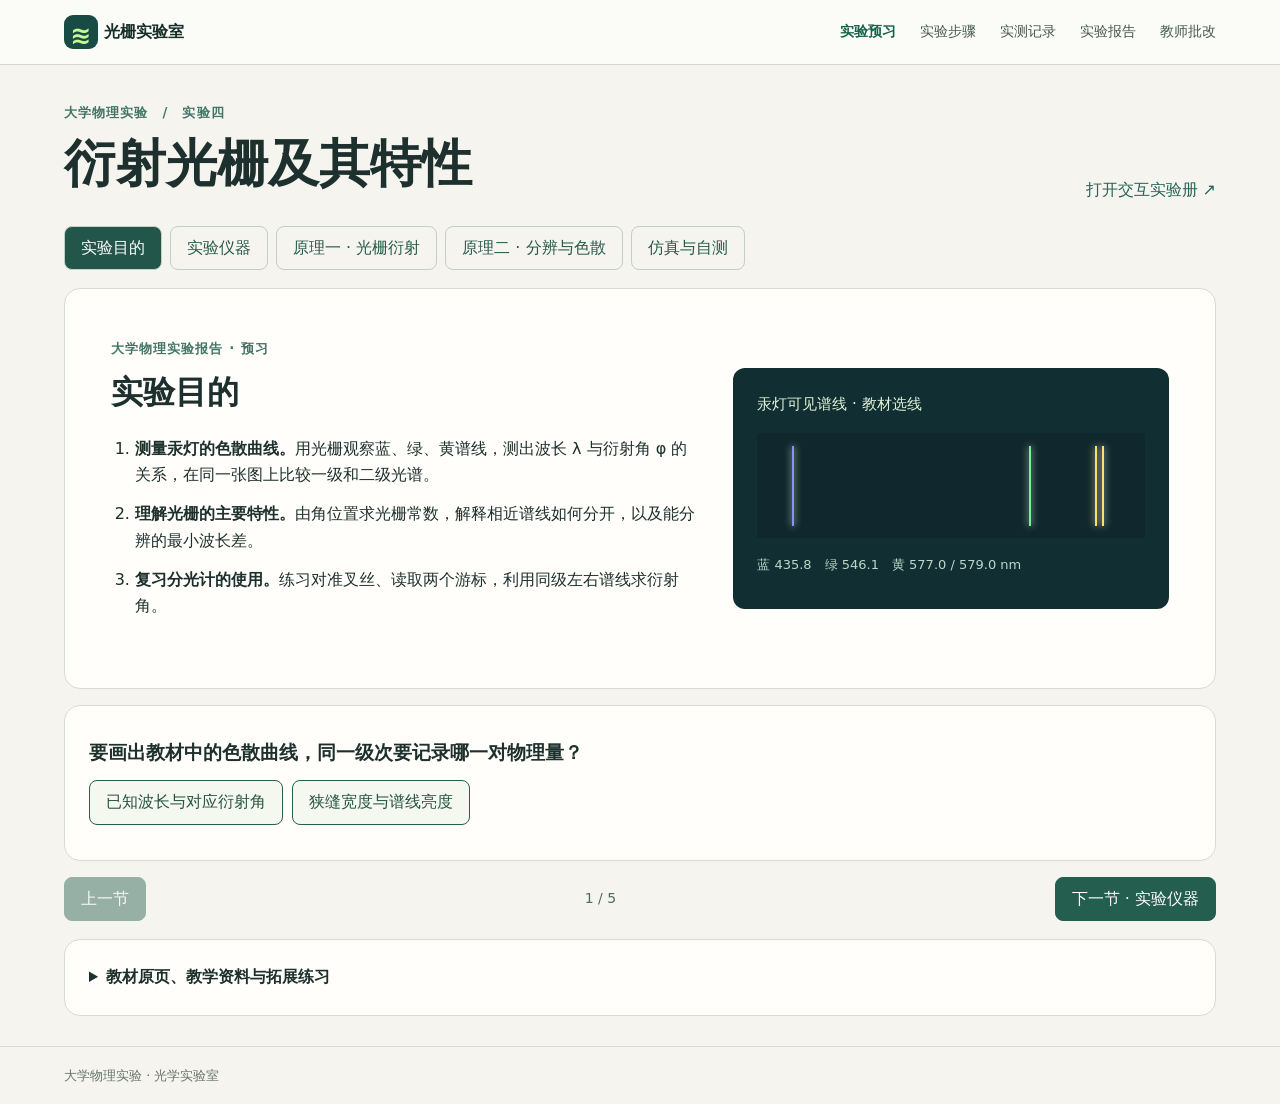
==== index.html @ 225b56f8 "Publish diffraction grating classroom for GitHub Pages" ====
<!doctype html><html lang="zh-CN"><head><meta charset="utf-8"><meta name="viewport" content="width=device-width,initial-scale=1"><title>光栅实验室 · 衍射光栅及其特性</title><meta name="description" content="大学物理实验四：用动画预习分光计读数，填写实测表，提交和批改报告。"><link rel="stylesheet" href="classroom.css"></head><body>
<header><a class="brand" href="#learn"><b>≋</b> 光栅实验室</a><nav><a href="#learn">实验预习</a><a href="measurement.html#procedure">实验步骤</a><a href="measurement.html#record">实测记录</a><a href="#report">实验报告</a><a href="#teacher">教师批改</a></nav></header>
<main><div class="mast"><div><small>大学物理实验　/　实验四</small><h1>衍射光栅及其特性</h1></div><a href="book/">打开交互实验册 ↗</a></div>
<section id="learn"><div class="prep-nav" aria-label="预习目录"><button data-unit="0">实验目的</button><button data-unit="1">实验仪器</button><button data-unit="2">原理一 · 光栅衍射</button><button data-unit="3">原理二 · 分辨与色散</button><button data-unit="4">仿真与自测</button></div>
<div class="prep-unit" data-panel="0"><div class="goal-sheet"><div><small>大学物理实验报告 · 预习</small><h2>实验目的</h2><ol><li><b>测量汞灯的色散曲线。</b>用光栅观察蓝、绿、黄谱线，测出波长 λ 与衍射角 φ 的关系，在同一张图上比较一级和二级光谱。</li><li><b>理解光栅的主要特性。</b>由角位置求光栅常数，解释相近谱线如何分开，以及能分辨的最小波长差。</li><li><b>复习分光计的使用。</b>练习对准叉丝、读取两个游标，利用同级左右谱线求衍射角。</li></ol></div><figure class="spectrum"><figcaption>汞灯可见谱线 · 教材选线</figcaption><div class="bands"><i style="left:9%;background:#8693ff"></i><i style="left:70%;background:#78ed9e"></i><i style="left:87%;background:#ffdc64"></i><i style="left:89%;background:#ffdf70"></i></div><p>蓝 435.8　绿 546.1　黄 577.0 / 579.0 nm</p></figure></div></div>
<div class="card prep-unit" data-panel="1" hidden><small>实验准备</small><h2>实验仪器</h2><dl class="instruments">
<dt>分光计</dt><dd>平行光管给出平行光，望远镜对准狭缝像，刻度盘与双游标用于读取望远镜的角位置。</dd>
<dt>全息光栅</dt><dd>装在载物台上。周期性刻线使不同波长在不同角度出现主极大。</dd>
<dt>平面镜</dt><dd>用于光学调节。观察反射回来的像，检查望远镜的自准直状态与载物台调整。</dd>
<dt>汞灯</dt><dd>提供已知波长的线光谱。用同一种颜色、同一级次在中央像两侧配对读数。</dd>
<dt>刻度尺</dt><dd>测量沿光栅周期方向的有效受照宽度 L。结合光栅常数 d，估算参与衍射的刻线数 N。</dd></dl><div class="apparatus-gallery" aria-label="实验仪器实物与样品图">
  <figure><a href="instruments/bench.jpg" target="_blank" rel="noopener"><img src="instruments/bench.jpg" alt="分光计整机及右侧带护罩的光源，望远镜、载物台、平行光管自左向右排列" loading="lazy" width="762" height="361"></a><figcaption><strong>分光计与配套光源</strong><p>从左到右找出望远镜、圆形载物台和平行光管。右端灯罩的出光窗对准狭缝；本实验使用汞灯提供已知波长的谱线。</p><small><a href="https://pec.hrbeu.edu.cn/_upload/article/files/db/4f/4de73a9d4969bab98d83a0faf696/a3a04a15-80a7-44cb-804c-0766b618496d.pdf#page=3" target="_blank" rel="noopener">哈尔滨工程大学 · 分光计实验讲义，第 3 页</a></small></figcaption></figure>
  <figure><a href="instruments/gratings.jpg" target="_blank" rel="noopener"><img src="instruments/gratings.jpg" alt="多种光栅样品，其中标注平面全息光栅、透射光栅和透射光栅分光片" loading="lazy" width="573" height="189"></a><figcaption><strong>光栅样品</strong><p>图中分别标出了平面全息光栅和透射光栅。课堂使用透射式全息光栅，装夹时拿边缘，并核对实物的光栅编号。</p><small><a href="https://files.gu-optics.com/ProductManual/联合光科-简版选型手册3.1-电子目录.pdf#page=9" target="_blank" rel="noopener">联合光科 · 产品选型手册，第 9 页</a></small></figcaption></figure>
  <figure><a href="instruments/mirror.jpg" target="_blank" rel="noopener"><img src="instruments/mirror.jpg" alt="平面反射镜竖立在分光计载物台上" loading="lazy" width="460" height="549"></a><figcaption><strong>平面反射镜</strong><p>镜面竖立在台面中央。调节时通过望远镜观察镜面反射回来的十字像。</p><small><a href="https://phylab.czjtu.edu.cn/__local/B/59/EB/29D1A8911186D0D9B154C65489A_02B67129_15A728.pdf?e=.pdf#page=8" target="_blank" rel="noopener">北京交通大学海滨学院 · 分光计实验讲义，第 8 页</a></small></figcaption></figure>
  <figure><a href="instruments/mercury.png" target="_blank" rel="noopener"><img src="instruments/mercury.png" alt="Hg 汞光源灯室与配套电源" loading="lazy"></a><figcaption><strong>汞光源与配套电源</strong><p>左侧标有 Hg 的灯室提供线光谱，右侧是电源。实验中通过仪器光路观察谱线。</p><small><a href="https://www.pasco.com/products/lab-apparatus/light-and-optics/light-sources-and-lasers/mercury-light-source" target="_blank" rel="noopener">PASCO · SE-6608 汞光源实物图</a></small></figcaption></figure><figure><a href="instruments/ruler.jpg" target="_blank" rel="noopener"><img src="instruments/ruler.jpg" alt="钢制刻度尺的刻线细节" loading="lazy" width="1044" height="632"></a><figcaption><strong>刻度尺</strong><p>沿垂直于刻线的方向测量有效受照宽度，记录数值及单位 mm。</p><small><a href="https://commons.wikimedia.org/wiki/File:Steel_ruler_closeup.jpg" target="_blank" rel="noopener">Ejay · Wikimedia Commons</a> · <a href="https://creativecommons.org/licenses/by-sa/4.0/" target="_blank" rel="noopener">CC BY-SA 4.0</a></small></figcaption></figure>
</div></div>
<div class="card prep-unit" data-panel="2" hidden><small>实验原理 · 一</small><h2>光栅衍射</h2><p>先顺着光路找出中央像，再看相邻刻线为什么只在某些方向形成明亮谱线。</p>
<div class="figgrid"><figure><svg viewBox="0 0 440 205" role="img" aria-label="正入射光路：汞灯经狭缝和平行光管到光栅，零级沿法线，望远镜对准偏转的一级谱线"><g fill="none" stroke-width="3"><path stroke="#b3cabf" d="M24 105H413" stroke-dasharray="6 5"/><path stroke="#f5de95" d="M30 105H220 M90 95H220 M90 115H220"/><path stroke="#89e5a1" d="M220 105L386 43 M220 105L386 167"/><path stroke="#b3cfd3" d="M220 68V145 M54 83V101 M54 109V127 M90 86Q104 105 90 124Q80 105 90 86"/><path stroke="#e9d78e" d="M266 105Q266 94 263 89"/></g><g fill="#eaf4ed" font-size="14"><text x="8" y="156">汞灯</text><text x="44" y="74">狭缝</text><text x="86" y="151">平行光管</text><text x="202" y="164">光栅</text><text x="283" y="34">望远镜对准 +1 级</text><text x="326" y="98">零级 / 法线</text><text x="271" y="90">φ</text><text x="357" y="187">−1 级</text></g></svg><figcaption>图 1　从光源到望远镜的光路（俯视）</figcaption></figure>
<figure><svg viewBox="0 0 440 205" role="img" aria-label="相邻两刻线中心相距一个周期 d。相邻平行衍射光的光程差为 d sin φ。"><g stroke-width="3" fill="none"><path stroke="#94aaa6" d="M125 26V47 M125 62V111 M125 126V176"/><path stroke="#e5d189" d="M33 55H125 M33 119H125"/><path stroke="#87dfa5" d="M125 55L217 9 M125 119L309 27"/><path stroke="#acbdc6" d="M125 119H347 M125 55L150.6 106.2" stroke-dasharray="4 4"/><path stroke="#eeb978" stroke-width="6" d="M125 119L150.6 106.2"/><path stroke="#c1d4d0" d="M94 55V119 M89 55H99 M89 119H99"/></g><g fill="#e7efe6" font-size="15"><text x="65" y="93">d</text><text x="194" y="112">φ</text><text x="145" y="148">光程差 d sin φ</text><text x="25" y="190">正入射　·　相邻周期的局部放大图</text></g></svg><figcaption>图 2　把刻线间距投影到出射方向</figcaption></figure></div>
<h3>从光程差到光栅方程</h3><p>正入射时，相邻周期处的入射光同相。沿与法线夹角 φ 的方向，两束出射光的光程差为 d sin φ。当它等于整数个波长时，各周期的光同相叠加，形成第 k 级主极大。</p><p class="equ">d sin φ = kλ　<span>k = 0, ±1, ±2, …</span></p><p>d 是相邻刻线的中心间距，即光栅常数。在教材的理想透射狭缝模型中，透光宽度 a 与相邻不透光宽度 b 之和为一个周期，即 d = a + b。望远镜物镜把同一方向的平行光会聚在焦平面上，形成对应级次的谱线。若刻线密度为 g 条/mm，则 d = 1/g mm。例如 500 条/mm 对应 d = 0.002 mm = 2000 nm。只有 |kλ/d| ≤ 1 的级次满足方程。</p><p><a href="https://openstax.org/books/university-physics-volume-3/pages/4-4-diffraction-gratings" target="_blank" rel="noopener">原理参考 · OpenStax《大学物理》第 4.4 节 ↗</a></p></div>
<div class="card prep-unit" data-panel="3" hidden><small>实验原理 · 二</small><h2>光栅的分辨本领与角色散率</h2><p>以教材中的汞黄双线为例，先问仪器能否辨认出两条线，再问两条线的中心相隔多少角度。</p>
<h3>① 分辨本领 R　能分开多接近的波长？</h3><ol class="mathsteps"><li>设 N 个等间距周期受到均匀平行光照射。在第 k 级主极大旁，当相邻周期比主极大条件额外多出 λ/N 的光程差时，N 个等幅振动的相位均匀分布一周，矢量和为零，出现第一暗纹。</li><li>设主峰到第一暗纹的角距为 δφ。用弧度作小量展开，d cos φ · δφ ≈ λ/N。另一方面，固定级次时，由光栅方程知相差 Δλ 的两主峰满足 d cos φ · Δφ ≈ |k|Δλ（角距取正）。</li><li>按瑞利判据，一条线的主峰恰落在另一条的第一暗纹处时刚可分辨。令 Δφ = δφ，得到最小可分辨波长差 Δλ<sub>min</sub> ≈ λ/(|k|N)。</li></ol><p class="equ">R = λ / Δλ<sub>min</sub> = |k|N　<span>N ≈ L/d，k ≠ 0</span></p><p>L 与 d 取相同长度单位。R 表示理想光栅的理论分辨本领；入口狭缝像的宽度、调焦和光学像差都会影响实际观察。</p>
<h3>② 角色散率 D　波长改变，角位置移动多少？</h3><ol class="mathsteps"><li>固定光栅和级次，对 d sin φ = kλ 的两边关于 λ 求导。</li><li>链式法则给出 d cos φ · (dφ/dλ) = k，因此可得下式。用同一级相近两条谱线的角度差除以波长差，可估计局部斜率。</li></ol><p class="equ">D = dφ/dλ = k/(d cos φ)</p><p>λ 和光栅常数均用 nm 时，理论斜率单位为 rad/nm。实测角差若用度，乘 π/180 后再与理论值比较。仅在衍射角较小时，才有 cos φ ≈ 1。</p><details><summary>用 577.0 nm 和 579.0 nm 检查数量级</summary><p>两线平均波长约 578 nm，间隔 2.0 nm，刚好分开所需 R 约为 289。若 d = 2000 nm，在一级 φ ≈ 16.8°，|D| ≈ 0.000522 rad/nm，预计两线相隔约 0.060°。实际能否分清还要看谱线宽度。</p></details><p><a href="https://www.newport.com/n/resolving-power" target="_blank" rel="noopener">Newport · 分辨本领与瑞利判据 ↗</a>　<a href="https://vikdhillon.staff.shef.ac.uk/teaching/phy217/instruments/phy217_inst_dispersion.html" target="_blank" rel="noopener">谢菲尔德大学 · 角色散与光谱分辨率 ↗</a></p></div><div data-panel="4" hidden><div class="layout"><article><div class="stage"><div class="scenehead"><small>光学演示台</small><span id="number"></span></div><h2 id="title"></h2><canvas id="scene" width="880" height="330" aria-label="光路、双游标或黄双线教学动画"></canvas><p id="caption"></p><div class="controls"><button id="play">播放演示</button><button id="back">上一步</button><button id="next">下一步</button><label>进度 <input type="range" id="timeline" min="0" max="100" value="0"></label></div></div>
<div class="card"><small>动手验证</small><h3 id="question"></h3><div id="answers"></div><p id="feedback" role="status"></p></div></article>
<aside><div class="card menu"><small>本次预习</small><h2>演示目录</h2><div id="lessons"></div></div><div class="card"><small>教材导读</small><h3 id="pageName"></h3><p id="guide"></p><a id="pageLink" target="_blank" rel="noopener"><img id="pageImage" alt="实验导读插图，点击放大"></a><a href="book/">翻阅交互实验册 →</a></div></aside></div></div><div id="conceptCheck" class="card" hidden><h3 id="conceptPrompt"></h3><div id="conceptChoices"></div><p id="conceptFeedback" role="status"></p></div><div class="prep-turn"><button id="previousUnit">上一节</button><span id="unitPosition"></span><button id="nextUnit">下一节</button></div>
<details class="card"><summary>教材原页、教学资料与拓展练习</summary><h3>教材补充阅读 · 第 208–211 页</h3><div class="page-strip"><a href="reading/page-208.jpg" target="_blank" rel="noopener"><img loading="lazy" src="reading/page-208.jpg" alt="教材第 208 页"><span>208 页 · 光栅结构与光谱级次</span></a><a href="reading/page-209.jpg" target="_blank" rel="noopener"><img loading="lazy" src="reading/page-209.jpg" alt="教材第 209 页"><span>209 页 · 汞灯谱线与分辨本领</span></a><a href="reading/page-210.jpg" target="_blank" rel="noopener"><img loading="lazy" src="reading/page-210.jpg" alt="教材第 210 页"><span>210 页 · 调节顺序与注意事项</span></a><a href="reading/page-211.jpg" target="_blank" rel="noopener"><img loading="lazy" src="reading/page-211.jpg" alt="教材第 211 页"><span>211 页 · 数据处理与思考题</span></a></div><p><a href="explore.html#sim">光栅参数实验台</a>　<a href="book/?book=grating#live=unknownwave">测定未知波长</a>　<a href="https://openstax.org/books/university-physics-volume-3/pages/4-4-diffraction-gratings" target="_blank" rel="noopener">OpenStax · 光栅方程 ↗</a></p><label>添加补充教学图 <input type="file" id="material" accept="image/jpeg,image/png,image/webp"></label><img id="materialView" hidden alt="补充教学图"><label>图片导读或观察任务<textarea id="materialText" placeholder="请学生在这张图上找到什么？"></textarea></label><button id="exportLesson">导出图文教学包</button><label>打开教师分享的图文教学包<input id="importLesson" type="file" accept=".json"></label><p id="packStatus" role="status"></p></details></section>
<section id="report" hidden><div class="layout"><article class="card"><small>学生工作台</small><h2>整理与提交实验报告</h2><p>先在表 4-1 填写本次实测值，再把分析和光路图与读数一起交给老师。</p><a class="action" href="measurement.html">填写或复核实测表 →</a><p id="measureStatus"></p><label>姓名或课堂代号<input id="student" maxlength="70"></label><fieldset id="thinking"><legend>教材思考题</legend></fieldset><label>分析与讨论<textarea id="analysis" placeholder="结合你的曲线，解释一级、二级光谱的差别，并写出一个误差来源。"></textarea></label><label>上传光路图或推导草稿<input type="file" id="figure" accept="image/jpeg,image/png,image/webp"></label><img id="figureView" hidden alt="学生上传的作品"><button id="submit">生成作业文件</button><p id="submitStatus" role="status"></p></article><aside class="card"><small>作业交接</small><h3>查看批注与订正</h3><p>草稿保存在当前浏览器。把生成的作业文件交给老师；收到批改文件后在此打开。需要订正时修改报告，再提交新版。</p><input id="receive" type="file" accept=".json"><p id="returned" role="status"></p></aside></div></section>
<section id="teacher" hidden><div class="card"><small>教师工作台</small><h2>批改一份实验报告</h2><p>打开学生交来的作业文件，查看预习作答、原始读数和分析。批改文件可发回学生。</p><input id="incoming" type="file" accept=".json"><p id="teacherMessage" role="status"></p><div id="grading" hidden><h3 id="studentName"></h3><div id="evidence"></div><label>批注位置<select id="target"><option>预习作答</option><option>表 4-1 原始读数</option><option>光路图</option><option>数据处理</option><option>教材思考题</option><option>分析与讨论</option></select></label><label>给学生的批注<textarea id="comment"></textarea></label><label>成绩（0–100）<input id="score" type="number" min="0" max="100"></label><label>处理结果<select id="decision"><option>退回订正</option><option>通过</option></select></label><button id="grade">导出批改文件</button></div></div></section></main><footer>大学物理实验 · 光学实验室</footer><script src="classroom.js"></script><script src="grating-data.js"></script><script src="reports.js"></script><script src="preparation.js"></script></body></html>
---- classroom.css ----
*{box-sizing:border-box}body{margin:0;background:#f5f4ee;color:#1d302e;font:16px/1.65 system-ui,"Microsoft YaHei",sans-serif}header,main,footer{padding-inline:max(5vw,calc((100vw - 1230px)/2))}header{display:flex;align-items:center;justify-content:space-between;padding-block:15px;border-bottom:1px solid #d2d8cf;background:#fbfbf7;gap:20px}a{color:#216458;text-decoration:none}a:hover{text-decoration:underline}.brand{font-weight:780;color:#172e29;white-space:nowrap}.brand b{display:inline-grid;place-items:center;background:#174b44;border-radius:9px;width:34px;height:34px;color:#c6f894;font-size:25px;vertical-align:middle}nav{display:flex;gap:24px}nav a{font-size:14px;color:#465a53}nav a[aria-current]{font-weight:bold;color:#18624b}.mast{display:flex;justify-content:space-between;align-items:end;margin:34px 0 22px}small{color:#437567;letter-spacing:.08em;font-weight:650}h1{font:650 clamp(30px,4vw,52px)/1.22 Georgia,"Songti SC",SimSun,serif;margin:8px 0}h2,h3{line-height:1.35;margin:10px 0 15px}p{margin:.7em 0;color:#43554e}.layout{display:grid;grid-template-columns:minmax(0,2.45fr) minmax(225px,1fr);gap:18px;align-items:start}.card,.stage{border:1px solid #d7dcd3;border-radius:16px;padding:24px;margin:0 0 16px;background:#fffefa}.stage{background:#112e32;color:#eff9ee;overflow:hidden}.stage small,.stage p,.scenehead{color:#bbd8cb}.scenehead,.controls{display:flex;align-items:center;justify-content:space-between;gap:10px}.scenehead span{font:13px monospace}.stage canvas{display:block;width:100%;background:#10272d;border-radius:9px}.stage p{min-height:1.8em}.controls{border-top:1px solid #355356;padding-top:12px;flex-wrap:wrap;justify-content:flex-start}.controls button{background:#244347;color:#edf7ef;border-color:#496365;padding:7px 13px}.controls button:first-child{background:#cced99;color:#233629}.controls label{display:flex;gap:6px;align-items:center;margin:0 0 0 auto;color:#b8cfc3;font-size:12px}.controls input{max-width:90px}button,.action{font:inherit;border:1px solid #275d50;background:#245e4f;color:white;padding:8px 16px;border-radius:8px;cursor:pointer;display:inline-block}button:hover{filter:brightness(1.12)}label{display:block;margin:16px 0 8px}label>input:not([type=range]),textarea,select{display:block;margin-top:5px;width:100%;max-width:600px}input,textarea,select{font:inherit;accent-color:#388566}input:not([type=range]),textarea,select{padding:8px;border:1px solid #bccbc1;border-radius:6px;background:#fff}input[type=file]{max-width:100%}textarea{min-height:100px}.menu button{display:block;width:100%;text-align:left;color:#38534c;background:transparent;border:0;border-bottom:1px solid #d9dfd7;border-radius:0;padding:14px 8px}.menu button.active{background:#e5eedc;color:#204b35;border-radius:7px;font-weight:700}.card img{max-width:100%;max-height:330px;object-fit:contain}.card #pageImage{width:100%;height:140px;object-fit:cover;object-position:center 20%;border-radius:7px}.card summary{cursor:pointer;font-weight:650}#answers button{margin:3px 7px 3px 0}#feedback{font-weight:600}.scroll{overflow:auto}table{border-collapse:collapse;width:100%;font-size:14px}td,th{text-align:left;padding:7px;border-bottom:1px solid #d6ded4;white-space:nowrap}footer{border-top:1px solid #d7dbd1;margin-top:30px;padding-block:18px;color:#65756c;font-size:13px}button:focus-visible,a:focus-visible{outline:3px solid #8caa38;outline-offset:3px}@media(max-width:750px){header{align-items:start;flex-direction:column;gap:10px}nav{gap:15px;flex-wrap:wrap}.layout{grid-template-columns:1fr}.mast{align-items:start;flex-direction:column;gap:8px;margin-top:22px}.stage,.card{padding:17px}.controls label{margin-left:0}.stage canvas{min-height:155px}main,header,footer{padding-inline:4vw}}
.prep-nav,.prep-turn{display:flex;align-items:center;gap:8px;flex-wrap:wrap;margin-bottom:18px}.prep-nav button{background:transparent;border-color:#c2cfc3;color:#275a4d}.prep-nav button[aria-current="step"]{background:#23564a;color:#fff}.goal-sheet{display:grid;grid-template-columns:1.35fr 1fr;gap:34px;align-items:center;background:#fffefa;border:1px solid #d7dcd3;border-radius:16px;padding:clamp(18px,3.8vw,46px);margin-bottom:16px}.goal-sheet h2{font:650 32px/1.3 Georgia,SimSun,serif}.goal-sheet ol,.mathsteps{padding-left:1.5em}.goal-sheet li,.mathsteps li{padding:.4em 0}.spectrum{margin:0;background:#112e32;border-radius:12px;padding:24px;color:#e1f2d8}.spectrum figcaption{font-size:15px}.spectrum p{color:#bcd6c8;font-size:13px}.bands{position:relative;height:105px;background:#10272d;margin:16px 0}.bands i{position:absolute;top:12%;bottom:12%;width:2px;box-shadow:0 0 7px currentColor}.instruments{display:grid;grid-template-columns:max-content 1fr;gap:0 20px}.instruments dt,.instruments dd{margin:0;padding:14px 0;border-bottom:1px solid #dce3da}.instruments dt{font-weight:bold;color:#286346}.figgrid{display:grid;grid-template-columns:1fr 1fr;gap:16px;margin:16px 0}.figgrid figure{margin:0}.figgrid svg{background:#122e31;width:100%;border-radius:10px}.figgrid figcaption{font-size:14px;color:#54685e}.equ{border-left:3px solid #639771;background:#edf3e7;padding:12px 16px;font-size:clamp(17px,2vw,23px);color:#19382c}.equ span{font-size:15px}.prep-turn{justify-content:space-between}.prep-turn span{font-size:14px;color:#526b5d}.prep-turn button:disabled{opacity:.45;cursor:default}#conceptChoices{display:flex;gap:9px;flex-wrap:wrap}#conceptChoices button{background:#f4f8ee;color:#275440}.prep-unit[hidden],[data-panel][hidden]{display:none}@media(max-width:750px){.goal-sheet,.figgrid{grid-template-columns:1fr}.goal-sheet{gap:10px}.prep-nav button{font-size:13px;padding:7px}.spectrum{padding:15px}.bands{height:52px}.instruments{gap:0 12px}}
.page-strip{display:grid;grid-template-columns:repeat(auto-fit,minmax(135px,1fr));gap:14px}.page-strip a{display:grid;gap:6px}.page-strip img{width:100%;height:165px;object-fit:contain;background:#f6f4eb}#thinking{margin:18px 0;border:1px solid #cbd8cb;border-radius:8px}#evidence svg{width:100%;max-width:660px;height:auto}
.apparatus-gallery{display:grid;grid-template-columns:repeat(auto-fit,minmax(min(230px,100%),1fr));gap:16px;margin:20px 0}.apparatus-gallery figure{margin:0;padding:12px;background:#f5f6f0;border:1px solid #d8e0d6;border-radius:10px;min-width:0}.apparatus-gallery img{display:block;width:100%;height:166px;object-fit:contain;background:#fff;border-radius:6px}.apparatus-gallery figcaption{font-size:14px;line-height:1.5;margin-top:9px}.apparatus-gallery a{overflow-wrap:anywhere}
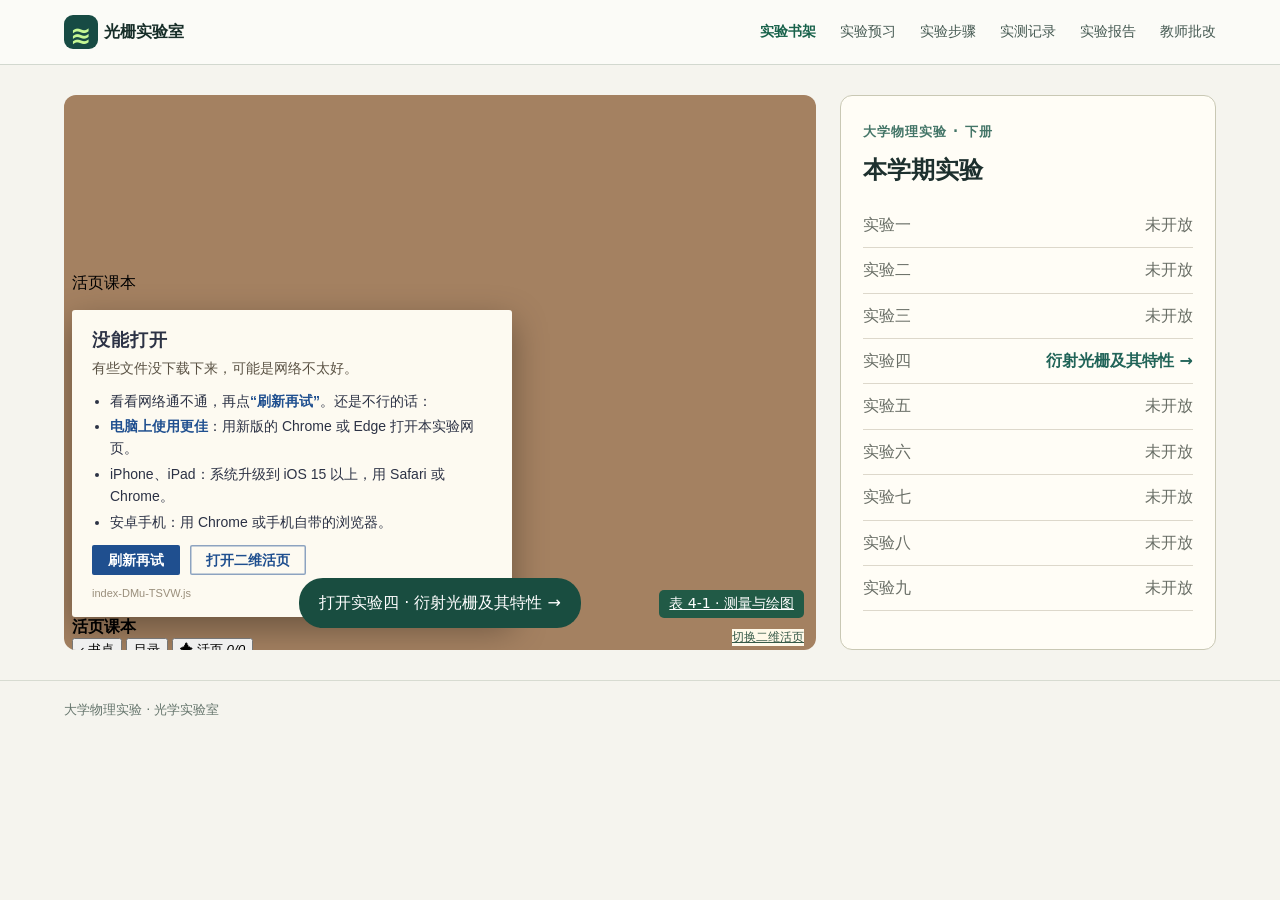
==== commit 3a433e87: "Add semester bookshelf, guided prelab and printable classroom reports" ====
--- a/index.html
+++ b/index.html
@@ -1,6 +1,6 @@
-<!doctype html><html lang="zh-CN"><head><meta charset="utf-8"><meta name="viewport" content="width=device-width,initial-scale=1"><title>光栅实验室 · 衍射光栅及其特性</title><meta name="description" content="大学物理实验四：用动画预习分光计读数，填写实测表，提交和批改报告。"><link rel="stylesheet" href="classroom.css"></head><body>
-<header><a class="brand" href="#learn"><b>≋</b> 光栅实验室</a><nav><a href="#learn">实验预习</a><a href="measurement.html#procedure">实验步骤</a><a href="measurement.html#record">实测记录</a><a href="#report">实验报告</a><a href="#teacher">教师批改</a></nav></header>
-<main><div class="mast"><div><small>大学物理实验　/　实验四</small><h1>衍射光栅及其特性</h1></div><a href="book/">打开交互实验册 ↗</a></div>
+<!doctype html><html lang="zh-CN"><head><meta charset="utf-8"><meta name="viewport" content="width=device-width,initial-scale=1"><title>光栅实验室 · 衍射光栅及其特性</title><meta name="description" content="大学物理实验四：用动画预习分光计读数，填写实测表，提交和批改报告。"><link rel="stylesheet" href="classroom.css"><link rel="stylesheet" href="workbook.css"></head><body>
+<header><a class="brand" href="#learn"><b>≋</b> 光栅实验室</a><nav><a href="#shelf">实验书架</a><a href="#learn">实验预习</a><a href="measurement.html#procedure">实验步骤</a><a href="measurement.html#record">实测记录</a><a href="#report">实验报告</a><a href="#teacher">教师批改</a></nav></header>
+<main><section id="shelf"><div class="desk"><iframe title="实验册封面展示" src="book/" inert tabindex="-1"></iframe><a class="cover-link" href="#learn" aria-label="进入衍射光栅及其特性"><span>打开实验四 · 衍射光栅及其特性 →</span></a></div><aside><small>大学物理实验 · 下册</small><h2>本学期实验</h2><ol id="catalog"></ol></aside></section><div class="mast"><div><small>大学物理实验　/　实验四</small><h1>衍射光栅及其特性</h1></div><a href="book/">拓展探究 ↗</a></div>
 <section id="learn"><div class="prep-nav" aria-label="预习目录"><button data-unit="0">实验目的</button><button data-unit="1">实验仪器</button><button data-unit="2">原理一 · 光栅衍射</button><button data-unit="3">原理二 · 分辨与色散</button><button data-unit="4">仿真与自测</button></div>
 <div class="prep-unit" data-panel="0"><div class="goal-sheet"><div><small>大学物理实验报告 · 预习</small><h2>实验目的</h2><ol><li><b>测量汞灯的色散曲线。</b>用光栅观察蓝、绿、黄谱线，测出波长 λ 与衍射角 φ 的关系，在同一张图上比较一级和二级光谱。</li><li><b>理解光栅的主要特性。</b>由角位置求光栅常数，解释相近谱线如何分开，以及能分辨的最小波长差。</li><li><b>复习分光计的使用。</b>练习对准叉丝、读取两个游标，利用同级左右谱线求衍射角。</li></ol></div><figure class="spectrum"><figcaption>汞灯可见谱线 · 教材选线</figcaption><div class="bands"><i style="left:9%;background:#8693ff"></i><i style="left:70%;background:#78ed9e"></i><i style="left:87%;background:#ffdc64"></i><i style="left:89%;background:#ffdf70"></i></div><p>蓝 435.8　绿 546.1　黄 577.0 / 579.0 nm</p></figure></div></div>
 <div class="card prep-unit" data-panel="1" hidden><small>实验准备</small><h2>实验仪器</h2><dl class="instruments">
@@ -23,9 +23,9 @@
 <h3>② 角色散率 D　波长改变，角位置移动多少？</h3><ol class="mathsteps"><li>固定光栅和级次，对 d sin φ = kλ 的两边关于 λ 求导。</li><li>链式法则给出 d cos φ · (dφ/dλ) = k，因此可得下式。用同一级相近两条谱线的角度差除以波长差，可估计局部斜率。</li></ol><p class="equ">D = dφ/dλ = k/(d cos φ)</p><p>λ 和光栅常数均用 nm 时，理论斜率单位为 rad/nm。实测角差若用度，乘 π/180 后再与理论值比较。仅在衍射角较小时，才有 cos φ ≈ 1。</p><details><summary>用 577.0 nm 和 579.0 nm 检查数量级</summary><p>两线平均波长约 578 nm，间隔 2.0 nm，刚好分开所需 R 约为 289。若 d = 2000 nm，在一级 φ ≈ 16.8°，|D| ≈ 0.000522 rad/nm，预计两线相隔约 0.060°。实际能否分清还要看谱线宽度。</p></details><p><a href="https://www.newport.com/n/resolving-power" target="_blank" rel="noopener">Newport · 分辨本领与瑞利判据 ↗</a>　<a href="https://vikdhillon.staff.shef.ac.uk/teaching/phy217/instruments/phy217_inst_dispersion.html" target="_blank" rel="noopener">谢菲尔德大学 · 角色散与光谱分辨率 ↗</a></p></div><div data-panel="4" hidden><div class="layout"><article><div class="stage"><div class="scenehead"><small>光学演示台</small><span id="number"></span></div><h2 id="title"></h2><canvas id="scene" width="880" height="330" aria-label="光路、双游标或黄双线教学动画"></canvas><p id="caption"></p><div class="controls"><button id="play">播放演示</button><button id="back">上一步</button><button id="next">下一步</button><label>进度 <input type="range" id="timeline" min="0" max="100" value="0"></label></div></div>
 <div class="card"><small>动手验证</small><h3 id="question"></h3><div id="answers"></div><p id="feedback" role="status"></p></div></article>
 <aside><div class="card menu"><small>本次预习</small><h2>演示目录</h2><div id="lessons"></div></div><div class="card"><small>教材导读</small><h3 id="pageName"></h3><p id="guide"></p><a id="pageLink" target="_blank" rel="noopener"><img id="pageImage" alt="实验导读插图，点击放大"></a><a href="book/">翻阅交互实验册 →</a></div></aside></div></div><div id="conceptCheck" class="card" hidden><h3 id="conceptPrompt"></h3><div id="conceptChoices"></div><p id="conceptFeedback" role="status"></p></div><div class="prep-turn"><button id="previousUnit">上一节</button><span id="unitPosition"></span><button id="nextUnit">下一节</button></div>
-<details class="card"><summary>教材原页、教学资料与拓展练习</summary><h3>教材补充阅读 · 第 208–211 页</h3><div class="page-strip"><a href="reading/page-208.jpg" target="_blank" rel="noopener"><img loading="lazy" src="reading/page-208.jpg" alt="教材第 208 页"><span>208 页 · 光栅结构与光谱级次</span></a><a href="reading/page-209.jpg" target="_blank" rel="noopener"><img loading="lazy" src="reading/page-209.jpg" alt="教材第 209 页"><span>209 页 · 汞灯谱线与分辨本领</span></a><a href="reading/page-210.jpg" target="_blank" rel="noopener"><img loading="lazy" src="reading/page-210.jpg" alt="教材第 210 页"><span>210 页 · 调节顺序与注意事项</span></a><a href="reading/page-211.jpg" target="_blank" rel="noopener"><img loading="lazy" src="reading/page-211.jpg" alt="教材第 211 页"><span>211 页 · 数据处理与思考题</span></a></div><p><a href="explore.html#sim">光栅参数实验台</a>　<a href="book/?book=grating#live=unknownwave">测定未知波长</a>　<a href="https://openstax.org/books/university-physics-volume-3/pages/4-4-diffraction-gratings" target="_blank" rel="noopener">OpenStax · 光栅方程 ↗</a></p><label>添加补充教学图 <input type="file" id="material" accept="image/jpeg,image/png,image/webp"></label><img id="materialView" hidden alt="补充教学图"><label>图片导读或观察任务<textarea id="materialText" placeholder="请学生在这张图上找到什么？"></textarea></label><button id="exportLesson">导出图文教学包</button><label>打开教师分享的图文教学包<input id="importLesson" type="file" accept=".json"></label><p id="packStatus" role="status"></p></details></section>
+<details class="card"><summary>教材精读、教学资料与拓展练习</summary><h3>教材清晰重排 · 对应第 208–211 页</h3><div class="page-strip"><a href="reading/page-208.svg" target="_blank" rel="noopener"><img loading="lazy" src="reading/page-208.svg" alt="教材第 208 页"><span>208 页 · 光栅结构与光谱级次</span></a><a href="reading/page-209.svg" target="_blank" rel="noopener"><img loading="lazy" src="reading/page-209.svg" alt="教材第 209 页"><span>209 页 · 汞灯谱线与分辨本领</span></a><a href="reading/page-210.svg" target="_blank" rel="noopener"><img loading="lazy" src="reading/page-210.svg" alt="教材第 210 页"><span>210 页 · 调节顺序与注意事项</span></a><a href="reading/page-211.svg" target="_blank" rel="noopener"><img loading="lazy" src="reading/page-211.svg" alt="教材第 211 页"><span>211 页 · 数据处理与思考题</span></a></div><p><a href="explore.html#sim">光栅参数实验台</a>　<a href="book/?book=grating#live=unknownwave">测定未知波长</a>　<a href="https://openstax.org/books/university-physics-volume-3/pages/4-4-diffraction-gratings" target="_blank" rel="noopener">OpenStax · 光栅方程 ↗</a></p><label>添加补充教学图 <input type="file" id="material" accept="image/jpeg,image/png,image/webp"></label><img id="materialView" hidden alt="补充教学图"><label>图片导读或观察任务<textarea id="materialText" placeholder="请学生在这张图上找到什么？"></textarea></label><button id="exportLesson">导出图文教学包</button><label>打开教师分享的图文教学包<input id="importLesson" type="file" accept=".json"></label><p id="packStatus" role="status"></p></details></section>
 <section id="report" hidden><div class="layout"><article class="card"><small>学生工作台</small><h2>整理与提交实验报告</h2><p>先在表 4-1 填写本次实测值，再把分析和光路图与读数一起交给老师。</p><a class="action" href="measurement.html">填写或复核实测表 →</a><p id="measureStatus"></p><label>姓名或课堂代号<input id="student" maxlength="70"></label><fieldset id="thinking"><legend>教材思考题</legend></fieldset><label>分析与讨论<textarea id="analysis" placeholder="结合你的曲线，解释一级、二级光谱的差别，并写出一个误差来源。"></textarea></label><label>上传光路图或推导草稿<input type="file" id="figure" accept="image/jpeg,image/png,image/webp"></label><img id="figureView" hidden alt="学生上传的作品"><button id="submit">生成作业文件</button><p id="submitStatus" role="status"></p></article><aside class="card"><small>作业交接</small><h3>查看批注与订正</h3><p>草稿保存在当前浏览器。把生成的作业文件交给老师；收到批改文件后在此打开。需要订正时修改报告，再提交新版。</p><input id="receive" type="file" accept=".json"><p id="returned" role="status"></p></aside></div></section>
-<section id="teacher" hidden><div class="card"><small>教师工作台</small><h2>批改一份实验报告</h2><p>打开学生交来的作业文件，查看预习作答、原始读数和分析。批改文件可发回学生。</p><input id="incoming" type="file" accept=".json"><p id="teacherMessage" role="status"></p><div id="grading" hidden><h3 id="studentName"></h3><div id="evidence"></div><label>批注位置<select id="target"><option>预习作答</option><option>表 4-1 原始读数</option><option>光路图</option><option>数据处理</option><option>教材思考题</option><option>分析与讨论</option></select></label><label>给学生的批注<textarea id="comment"></textarea></label><label>成绩（0–100）<input id="score" type="number" min="0" max="100"></label><label>处理结果<select id="decision"><option>退回订正</option><option>通过</option></select></label><button id="grade">导出批改文件</button></div></div></section></main><footer>大学物理实验 · 光学实验室</footer><script src="classroom.js"></script><script src="grating-data.js"></script><script src="reports.js"></script><script src="preparation.js"></script></body></html>
+<section id="teacher" hidden><div class="card"><small>教师工作台</small><h2>批改一份实验报告</h2><p>打开学生交来的作业文件，查看预习作答、原始读数和分析。批改文件可发回学生。</p><input id="incoming" type="file" accept=".json"><p id="teacherMessage" role="status"></p><div id="grading" hidden><h3 id="studentName"></h3><div id="evidence"></div><label>批注位置<select id="target"><option>预习作答</option><option>表 4-1 原始读数</option><option>光路图</option><option>数据处理</option><option>教材思考题</option><option>分析与讨论</option></select></label><label>给学生的批注<textarea id="comment"></textarea></label><label>成绩（0–100）<input id="score" type="number" min="0" max="100"></label><label>处理结果<select id="decision"><option>退回订正</option><option>通过</option></select></label><button id="grade">导出批改文件</button></div></div></section></main><footer>大学物理实验 · 光学实验室</footer><script src="classroom.js"></script><script src="grating-data.js"></script><script src="reports.js"></script><script src="preparation.js"></script><script src="workbook.js"></script></body></html>
 
 
 
@@ -34,3 +34,4 @@
 
 
 
+
--- a/workbook.css
+++ b/workbook.css
@@ -0,0 +1 @@
+[hidden]{display:none!important}#shelf{display:grid;grid-template-columns:2fr 1fr;gap:24px;margin:30px 0}#shelf aside,.paper{background:#fffdf6;border:1px solid #c9c8b4;padding:22px;border-radius:12px}.desk{position:relative;min-height:500px;overflow:hidden;border-radius:12px;background:#a48161}.desk iframe{position:absolute;width:100%;height:100%;border:0;pointer-events:none}.cover-link{position:absolute;inset:0;display:grid;align-items:end;justify-items:center;padding:22px}.cover-link span{padding:12px 20px;background:#194d40;color:white;border-radius:24px}#catalog{padding:0;list-style:none}#catalog li{display:flex;justify-content:space-between;border-bottom:1px solid #ddd8cb;padding:9px 0;color:#696e66}#catalog li a{font-weight:bold}.apparatus-gallery{display:block!important}.apparatus-gallery details, .principle-step{border-top:1px solid #ccd5cc;padding:12px 0}summary{cursor:pointer;font-weight:bold}button:disabled{opacity:.5;cursor:not-allowed}.bands i{animation:resolve 5s ease-in-out infinite}.spectrum.paused i{animation-play-state:paused}@keyframes resolve{0%,14%{transform:translateX(calc((50 - var(--pos)) * 1cqw));opacity:.6}65%,100%{transform:none;opacity:1}}.bands{container-type:inline-size}.sketch-pad{display:block;width:100%;height:auto;touch-action:none;border:1px solid #91aa9c;background:white;border-radius:6px}.paper img{max-width:100%;max-height:260px}.paper table{width:100%;font-size:12px}.paper p{white-space:pre-wrap}.paper{display:none}.identity{display:flex;gap:12px;flex-wrap:wrap}.identity input{width:160px;display:block}.spectrum button{font-size:.8rem}.paper svg{max-width:100%}@media(max-width:740px){#shelf{grid-template-columns:1fr}.desk{min-height:320px}}@media(prefers-reduced-motion:reduce){.bands i{animation:none}}@media print{body.print-report>*:not(.paper){display:none!important}body.print-report .paper{display:block;color:black;background:white;border:0;padding:0}.paper tr,.paper img{break-inside:avoid}}
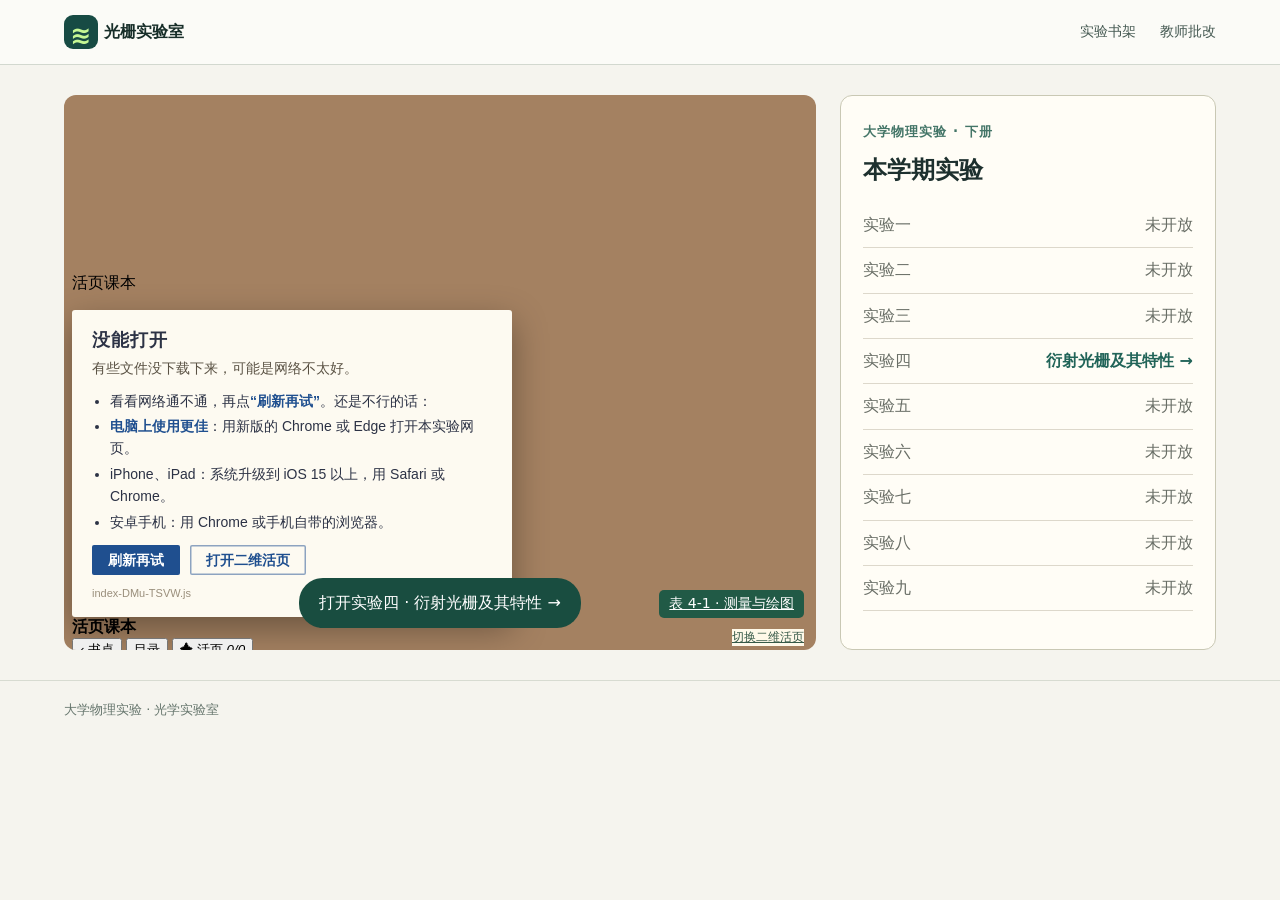
==== commit 2b310cb0: "Guide students through seven validated stages and a single A4 lab report" ====
--- a/index.html
+++ b/index.html
@@ -1,7 +1,7 @@
 <!doctype html><html lang="zh-CN"><head><meta charset="utf-8"><meta name="viewport" content="width=device-width,initial-scale=1"><title>光栅实验室 · 衍射光栅及其特性</title><meta name="description" content="大学物理实验四：用动画预习分光计读数，填写实测表，提交和批改报告。"><link rel="stylesheet" href="classroom.css"><link rel="stylesheet" href="workbook.css"></head><body>
-<header><a class="brand" href="#learn"><b>≋</b> 光栅实验室</a><nav><a href="#shelf">实验书架</a><a href="#learn">实验预习</a><a href="measurement.html#procedure">实验步骤</a><a href="measurement.html#record">实测记录</a><a href="#report">实验报告</a><a href="#teacher">教师批改</a></nav></header>
-<main><section id="shelf"><div class="desk"><iframe title="实验册封面展示" src="book/" inert tabindex="-1"></iframe><a class="cover-link" href="#learn" aria-label="进入衍射光栅及其特性"><span>打开实验四 · 衍射光栅及其特性 →</span></a></div><aside><small>大学物理实验 · 下册</small><h2>本学期实验</h2><ol id="catalog"></ol></aside></section><div class="mast"><div><small>大学物理实验　/　实验四</small><h1>衍射光栅及其特性</h1></div><a href="book/">拓展探究 ↗</a></div>
-<section id="learn"><div class="prep-nav" aria-label="预习目录"><button data-unit="0">实验目的</button><button data-unit="1">实验仪器</button><button data-unit="2">原理一 · 光栅衍射</button><button data-unit="3">原理二 · 分辨与色散</button><button data-unit="4">仿真与自测</button></div>
+<header><a class="brand" href="#learn"><b>≋</b> 光栅实验室</a><nav><a href="#shelf">实验书架</a><a href="#teacher">教师批改</a><button id="logout" hidden>退出课堂</button></nav></header>
+<nav id="journey" aria-label="实验环节" hidden></nav><main><section id="shelf"><div class="desk"><iframe title="实验册封面展示" src="book/" inert tabindex="-1"></iframe><a class="cover-link" href="#learn" aria-label="进入衍射光栅及其特性"><span>打开实验四 · 衍射光栅及其特性 →</span></a></div><aside><small>大学物理实验 · 下册</small><h2>本学期实验</h2><ol id="catalog"></ol></aside></section><div class="mast"><div><small>大学物理实验　/　实验四</small><h1>衍射光栅及其特性</h1></div><span id="who"></span></div>
+<section id="learn"><div id="entryForm"></div>
 <div class="prep-unit" data-panel="0"><div class="goal-sheet"><div><small>大学物理实验报告 · 预习</small><h2>实验目的</h2><ol><li><b>测量汞灯的色散曲线。</b>用光栅观察蓝、绿、黄谱线，测出波长 λ 与衍射角 φ 的关系，在同一张图上比较一级和二级光谱。</li><li><b>理解光栅的主要特性。</b>由角位置求光栅常数，解释相近谱线如何分开，以及能分辨的最小波长差。</li><li><b>复习分光计的使用。</b>练习对准叉丝、读取两个游标，利用同级左右谱线求衍射角。</li></ol></div><figure class="spectrum"><figcaption>汞灯可见谱线 · 教材选线</figcaption><div class="bands"><i style="left:9%;background:#8693ff"></i><i style="left:70%;background:#78ed9e"></i><i style="left:87%;background:#ffdc64"></i><i style="left:89%;background:#ffdf70"></i></div><p>蓝 435.8　绿 546.1　黄 577.0 / 579.0 nm</p></figure></div></div>
 <div class="card prep-unit" data-panel="1" hidden><small>实验准备</small><h2>实验仪器</h2><dl class="instruments">
 <dt>分光计</dt><dd>平行光管给出平行光，望远镜对准狭缝像，刻度盘与双游标用于读取望远镜的角位置。</dd>
@@ -22,10 +22,13 @@
 <h3>① 分辨本领 R　能分开多接近的波长？</h3><ol class="mathsteps"><li>设 N 个等间距周期受到均匀平行光照射。在第 k 级主极大旁，当相邻周期比主极大条件额外多出 λ/N 的光程差时，N 个等幅振动的相位均匀分布一周，矢量和为零，出现第一暗纹。</li><li>设主峰到第一暗纹的角距为 δφ。用弧度作小量展开，d cos φ · δφ ≈ λ/N。另一方面，固定级次时，由光栅方程知相差 Δλ 的两主峰满足 d cos φ · Δφ ≈ |k|Δλ（角距取正）。</li><li>按瑞利判据，一条线的主峰恰落在另一条的第一暗纹处时刚可分辨。令 Δφ = δφ，得到最小可分辨波长差 Δλ<sub>min</sub> ≈ λ/(|k|N)。</li></ol><p class="equ">R = λ / Δλ<sub>min</sub> = |k|N　<span>N ≈ L/d，k ≠ 0</span></p><p>L 与 d 取相同长度单位。R 表示理想光栅的理论分辨本领；入口狭缝像的宽度、调焦和光学像差都会影响实际观察。</p>
 <h3>② 角色散率 D　波长改变，角位置移动多少？</h3><ol class="mathsteps"><li>固定光栅和级次，对 d sin φ = kλ 的两边关于 λ 求导。</li><li>链式法则给出 d cos φ · (dφ/dλ) = k，因此可得下式。用同一级相近两条谱线的角度差除以波长差，可估计局部斜率。</li></ol><p class="equ">D = dφ/dλ = k/(d cos φ)</p><p>λ 和光栅常数均用 nm 时，理论斜率单位为 rad/nm。实测角差若用度，乘 π/180 后再与理论值比较。仅在衍射角较小时，才有 cos φ ≈ 1。</p><details><summary>用 577.0 nm 和 579.0 nm 检查数量级</summary><p>两线平均波长约 578 nm，间隔 2.0 nm，刚好分开所需 R 约为 289。若 d = 2000 nm，在一级 φ ≈ 16.8°，|D| ≈ 0.000522 rad/nm，预计两线相隔约 0.060°。实际能否分清还要看谱线宽度。</p></details><p><a href="https://www.newport.com/n/resolving-power" target="_blank" rel="noopener">Newport · 分辨本领与瑞利判据 ↗</a>　<a href="https://vikdhillon.staff.shef.ac.uk/teaching/phy217/instruments/phy217_inst_dispersion.html" target="_blank" rel="noopener">谢菲尔德大学 · 角色散与光谱分辨率 ↗</a></p></div><div data-panel="4" hidden><div class="layout"><article><div class="stage"><div class="scenehead"><small>光学演示台</small><span id="number"></span></div><h2 id="title"></h2><canvas id="scene" width="880" height="330" aria-label="光路、双游标或黄双线教学动画"></canvas><p id="caption"></p><div class="controls"><button id="play">播放演示</button><button id="back">上一步</button><button id="next">下一步</button><label>进度 <input type="range" id="timeline" min="0" max="100" value="0"></label></div></div>
 <div class="card"><small>动手验证</small><h3 id="question"></h3><div id="answers"></div><p id="feedback" role="status"></p></div></article>
-<aside><div class="card menu"><small>本次预习</small><h2>演示目录</h2><div id="lessons"></div></div><div class="card"><small>教材导读</small><h3 id="pageName"></h3><p id="guide"></p><a id="pageLink" target="_blank" rel="noopener"><img id="pageImage" alt="实验导读插图，点击放大"></a><a href="book/">翻阅交互实验册 →</a></div></aside></div></div><div id="conceptCheck" class="card" hidden><h3 id="conceptPrompt"></h3><div id="conceptChoices"></div><p id="conceptFeedback" role="status"></p></div><div class="prep-turn"><button id="previousUnit">上一节</button><span id="unitPosition"></span><button id="nextUnit">下一节</button></div>
-<details class="card"><summary>教材精读、教学资料与拓展练习</summary><h3>教材清晰重排 · 对应第 208–211 页</h3><div class="page-strip"><a href="reading/page-208.svg" target="_blank" rel="noopener"><img loading="lazy" src="reading/page-208.svg" alt="教材第 208 页"><span>208 页 · 光栅结构与光谱级次</span></a><a href="reading/page-209.svg" target="_blank" rel="noopener"><img loading="lazy" src="reading/page-209.svg" alt="教材第 209 页"><span>209 页 · 汞灯谱线与分辨本领</span></a><a href="reading/page-210.svg" target="_blank" rel="noopener"><img loading="lazy" src="reading/page-210.svg" alt="教材第 210 页"><span>210 页 · 调节顺序与注意事项</span></a><a href="reading/page-211.svg" target="_blank" rel="noopener"><img loading="lazy" src="reading/page-211.svg" alt="教材第 211 页"><span>211 页 · 数据处理与思考题</span></a></div><p><a href="explore.html#sim">光栅参数实验台</a>　<a href="book/?book=grating#live=unknownwave">测定未知波长</a>　<a href="https://openstax.org/books/university-physics-volume-3/pages/4-4-diffraction-gratings" target="_blank" rel="noopener">OpenStax · 光栅方程 ↗</a></p><label>添加补充教学图 <input type="file" id="material" accept="image/jpeg,image/png,image/webp"></label><img id="materialView" hidden alt="补充教学图"><label>图片导读或观察任务<textarea id="materialText" placeholder="请学生在这张图上找到什么？"></textarea></label><button id="exportLesson">导出图文教学包</button><label>打开教师分享的图文教学包<input id="importLesson" type="file" accept=".json"></label><p id="packStatus" role="status"></p></details></section>
-<section id="report" hidden><div class="layout"><article class="card"><small>学生工作台</small><h2>整理与提交实验报告</h2><p>先在表 4-1 填写本次实测值，再把分析和光路图与读数一起交给老师。</p><a class="action" href="measurement.html">填写或复核实测表 →</a><p id="measureStatus"></p><label>姓名或课堂代号<input id="student" maxlength="70"></label><fieldset id="thinking"><legend>教材思考题</legend></fieldset><label>分析与讨论<textarea id="analysis" placeholder="结合你的曲线，解释一级、二级光谱的差别，并写出一个误差来源。"></textarea></label><label>上传光路图或推导草稿<input type="file" id="figure" accept="image/jpeg,image/png,image/webp"></label><img id="figureView" hidden alt="学生上传的作品"><button id="submit">生成作业文件</button><p id="submitStatus" role="status"></p></article><aside class="card"><small>作业交接</small><h3>查看批注与订正</h3><p>草稿保存在当前浏览器。把生成的作业文件交给老师；收到批改文件后在此打开。需要订正时修改报告，再提交新版。</p><input id="receive" type="file" accept=".json"><p id="returned" role="status"></p></aside></div></section>
-<section id="teacher" hidden><div class="card"><small>教师工作台</small><h2>批改一份实验报告</h2><p>打开学生交来的作业文件，查看预习作答、原始读数和分析。批改文件可发回学生。</p><input id="incoming" type="file" accept=".json"><p id="teacherMessage" role="status"></p><div id="grading" hidden><h3 id="studentName"></h3><div id="evidence"></div><label>批注位置<select id="target"><option>预习作答</option><option>表 4-1 原始读数</option><option>光路图</option><option>数据处理</option><option>教材思考题</option><option>分析与讨论</option></select></label><label>给学生的批注<textarea id="comment"></textarea></label><label>成绩（0–100）<input id="score" type="number" min="0" max="100"></label><label>处理结果<select id="decision"><option>退回订正</option><option>通过</option></select></label><button id="grade">导出批改文件</button></div></div></section></main><footer>大学物理实验 · 光学实验室</footer><script src="classroom.js"></script><script src="grating-data.js"></script><script src="reports.js"></script><script src="preparation.js"></script><script src="workbook.js"></script></body></html>
+<aside><div class="card menu"><small>本次预习</small><h2>演示目录</h2><div id="lessons"></div></div><div class="card"><small>教材导读</small><h3 id="pageName"></h3><p id="guide"></p></div></aside></div></div>
+<details class="card" id="materials"><summary>补充教学图</summary><label>添加补充教学图 <input type="file" id="material" accept="image/jpeg,image/png,image/webp"></label><img id="materialView" hidden alt="补充教学图"><label>图片导读或观察任务<textarea id="materialText" placeholder="请学生在这张图上找到什么？"></textarea></label><button id="exportLesson">导出图文教学包</button><label>打开教师分享的图文教学包<input id="importLesson" type="file" accept=".json"></label><p id="packStatus" role="status"></p></details></section>
+<section id="measure" hidden><section id="record"><h2>表 4-1　记录谱线位置</h2><label>数据来源 <select id="mode"><option value="real">课堂实测</option><option value="demo">模拟练习</option></select></label><label>实验日期 <input id="labDate" type="date"></label><label>专业 <input id="major"></label><label>仪器组号 <input id="instrument"></label><label>光栅编号 <input id="grating"></label><label>有效受照宽度 L / mm <input id="width" type="number" min="0" step="any"></label><p>将同一谱线在左右两侧分别对准叉丝，每侧读取两个游标。可填十进制度，或用空格分开度、分，例如“359 48”。空格留白表示尚未测量。</p><div class="scroll"><table><thead><tr><th>级次</th><th>谱线 / nm</th><th>左 I</th><th>左 II</th><th>右 I</th><th>右 II</th><th>φⅠ / °</th><th>φⅡ / °</th><th>平均 φ / °</th><th>d / nm</th></tr></thead><tbody></tbody></table></div><p><small>正入射、同级左右对称。模拟练习和实测分别保存于当前浏览器。第一行零级只记录中央像的位置。</small></p></section>
+<section><h2>数据处理一　独立算一组</h2><p>选择一行，分别求出两个游标的左右半夹角，取平均得到 φ，再求光栅常数 d。</p><label for="procedurePlan">测量方案与注意事项：用自己的话说明如何判断正入射、识别同色同级谱线，以及怎样减少受照刻线数观察黄双线。</label><textarea id="procedurePlan"></textarea><label for="work">记录一行计算过程，注明度、弧度与长度单位；本实验按教材要求求平均值，无需估算不确定度。</label><textarea id="work"></textarea><label>待核对行 <select id="pick"></select></label><label>φ / ° <input id="phi" type="number" step="any"></label><label>d / nm <input id="spacing" type="number" step="any"></label><button id="check">核对并绘图</button><output id="mathFeedback" aria-live="polite"></output><details><summary>需要计算提示</summary>左右读数跨零时取较小夹角。每个游标的夹角除以二，再将两者平均。d = |k|λ / sin φ，注意计算器的角度模式。</details></section>
+<section><h2>数据处理二　一级和二级色散曲线</h2><p>横轴为波长，纵轴为衍射角。比较同一级的两个点，可用 Δφ / Δλ 估计这一波段的平均角色散率。</p><div id="plot">完成一组独立计算后显示本次数据。</div><h3>光栅常数、角色散率与分辨本领</h3><p>以有效行求 d̄。对每一级黄双线，以 Δφ/Δλ 求实验斜率（角度转弧度），以该级两黄线的平均角和 d̄ 求 k/(d̄ cos φ)。L 从 mm 换算为 nm 后再除以 d̄。</p><div id="stats"></div><details><summary>怎样区分角色散率与分辨本领？</summary>角色散率描述谱线中心的角距离随波长变化的快慢。理想光栅的分辨本领 R = |k|N，其中 N 为实际受照刻线数。狭缝过宽会使谱线展宽，即使中心分开也可能难以辨认。</details></section>
+<section><h2>观察记录与分析</h2><label for="note">比较两个级次的黄双线。哪组读数支持你的判断？若观察到的线宽较大，你会如何调节狭缝并验证？</label><textarea id="note"></textarea></section></section><section id="report" hidden><div class="layout"><article class="card"><h2>导出实验报告</h2><fieldset id="thinking"><legend>教材思考题</legend></fieldset><label>分析与讨论<textarea id="analysis" placeholder="结合你的曲线，解释一级、二级光谱的差别，并写出一个误差来源。"></textarea></label><label>上传光路图或推导草稿<input type="file" id="figure" accept="image/jpeg,image/png,image/webp"></label><img id="figureView" hidden alt="学生上传的作品"><button id="submit">生成作业文件</button><p id="submitStatus" role="status"></p></article><aside class="card"><small>作业交接</small><h3>查看批注与订正</h3><p>草稿保存在当前浏览器。把生成的作业文件交给老师；收到批改文件后在此打开。需要订正时修改报告，再提交新版。</p><input id="receive" type="file" accept=".json"><p id="returned" role="status"></p></aside></div></section>
+<section id="teacher" hidden><div class="card"><small>教师工作台</small><h2>批改一份实验报告</h2><p>打开学生交来的作业文件，查看预习作答、原始读数和分析。批改文件可发回学生。</p><input id="incoming" type="file" accept=".json"><p id="teacherMessage" role="status"></p><div id="grading" hidden><h3 id="studentName"></h3><div id="evidence"></div><label>批注位置<select id="target"><option>预习作答</option><option>表 4-1 原始读数</option><option>光路图</option><option>数据处理</option><option>教材思考题</option><option>分析与讨论</option></select></label><label>给学生的批注<textarea id="comment"></textarea></label><label>成绩（0–100）<input id="score" type="number" min="0" max="100"></label><label>处理结果<select id="decision"><option>退回订正</option><option>通过</option></select></label><button id="grade">导出批改文件</button></div></div></section><div class="card" id="advance" hidden><p id="verdict" role="status"></p><button id="evaluate">提交校验</button> <button id="continue">下一环节 →</button></div></main><footer>大学物理实验 · 光学实验室</footer><dialog id="login"><form><h2>进入光栅实验室</h2><label>姓名<input name="student" required maxlength="50"></label><label>学号<input name="number" required maxlength="50"></label><label>课堂密码<input name="password" type="password" required></label><p role="status"></p><button>进入实验</button> <button type="button" id="cancelLogin">返回书架</button></form></dialog><script src="course-config.js"></script><script src="dial.js"></script><script src="classroom.js"></script><script src="grating-data.js"></script><script src="reports.js"></script><script src="preparation.js"></script><script src="validation.js"></script><script src="measurement.js"></script><script src="workbook.js"></script><script src="journey.js"></script></body></html>
 
 
 
--- a/workbook.css
+++ b/workbook.css
@@ -1 +1,10 @@
-[hidden]{display:none!important}#shelf{display:grid;grid-template-columns:2fr 1fr;gap:24px;margin:30px 0}#shelf aside,.paper{background:#fffdf6;border:1px solid #c9c8b4;padding:22px;border-radius:12px}.desk{position:relative;min-height:500px;overflow:hidden;border-radius:12px;background:#a48161}.desk iframe{position:absolute;width:100%;height:100%;border:0;pointer-events:none}.cover-link{position:absolute;inset:0;display:grid;align-items:end;justify-items:center;padding:22px}.cover-link span{padding:12px 20px;background:#194d40;color:white;border-radius:24px}#catalog{padding:0;list-style:none}#catalog li{display:flex;justify-content:space-between;border-bottom:1px solid #ddd8cb;padding:9px 0;color:#696e66}#catalog li a{font-weight:bold}.apparatus-gallery{display:block!important}.apparatus-gallery details, .principle-step{border-top:1px solid #ccd5cc;padding:12px 0}summary{cursor:pointer;font-weight:bold}button:disabled{opacity:.5;cursor:not-allowed}.bands i{animation:resolve 5s ease-in-out infinite}.spectrum.paused i{animation-play-state:paused}@keyframes resolve{0%,14%{transform:translateX(calc((50 - var(--pos)) * 1cqw));opacity:.6}65%,100%{transform:none;opacity:1}}.bands{container-type:inline-size}.sketch-pad{display:block;width:100%;height:auto;touch-action:none;border:1px solid #91aa9c;background:white;border-radius:6px}.paper img{max-width:100%;max-height:260px}.paper table{width:100%;font-size:12px}.paper p{white-space:pre-wrap}.paper{display:none}.identity{display:flex;gap:12px;flex-wrap:wrap}.identity input{width:160px;display:block}.spectrum button{font-size:.8rem}.paper svg{max-width:100%}@media(max-width:740px){#shelf{grid-template-columns:1fr}.desk{min-height:320px}}@media(prefers-reduced-motion:reduce){.bands i{animation:none}}@media print{body.print-report>*:not(.paper){display:none!important}body.print-report .paper{display:block;color:black;background:white;border:0;padding:0}.paper tr,.paper img{break-inside:avoid}}
+[hidden]{display:none!important}#shelf{display:grid;grid-template-columns:2fr 1fr;gap:24px;margin:30px 0}#shelf aside,.paper{background:#fffdf6;border:1px solid #c9c8b4;padding:22px;border-radius:12px}.desk{position:relative;min-height:500px;overflow:hidden;border-radius:12px;background:#a48161}.desk iframe{position:absolute;width:100%;height:100%;border:0;pointer-events:none}.cover-link{position:absolute;inset:0;display:grid;align-items:end;justify-items:center;padding:22px}.cover-link span{padding:12px 20px;background:#194d40;color:white;border-radius:24px}#catalog{padding:0;list-style:none}#catalog li{display:flex;justify-content:space-between;border-bottom:1px solid #ddd8cb;padding:9px 0;color:#696e66}#catalog li a{font-weight:bold}.apparatus-gallery{display:block!important}.apparatus-gallery details, .principle-step{border-top:1px solid #ccd5cc;padding:12px 0}summary{cursor:pointer;font-weight:bold}button:disabled{opacity:.5;cursor:not-allowed}.bands i{animation:resolve 5s ease-in-out infinite}.spectrum.paused i{animation-play-state:paused}@keyframes resolve{0%,14%{transform:translateX(calc((50 - var(--pos)) * 1cqw));opacity:.6}65%,100%{transform:none;opacity:1}}.bands{container-type:inline-size}.sketch-pad{display:block;width:100%;height:auto;touch-action:none;border:1px solid #91aa9c;background:white;border-radius:6px}.paper img{max-width:100%;max-height:260px}.paper table{width:100%;font-size:12px}.paper p{white-space:pre-wrap}.paper{display:none}.identity{display:flex;gap:12px;flex-wrap:wrap}.identity input{width:160px;display:block}.spectrum button{font-size:.8rem}.paper svg{max-width:100%}@media(max-width:740px){#shelf{grid-template-columns:1fr}.desk{min-height:320px}}@media(prefers-reduced-motion:reduce){.bands i{animation:none}}
+#journey{position:sticky;top:0;z-index:5;display:flex;gap:5px;background:#f5f4ee;padding:8px max(2vw,calc((100vw - 1270px)/2));overflow-x:auto;border-bottom:1px solid #c3d3c9}
+#journey button{flex:0 0 auto;padding:7px 11px;background:#e8ede6;color:#244a3d;border:1px solid #b6c7bd;font-size:14px}
+#journey button[aria-current=step]{color:white;background:#1b5446}#journey button.passed::before{content:"✓ "}
+#login{border:1px solid #a9b8a8;border-radius:15px;width:min(400px,90vw);padding:28px;background:#fffdf6}#login::backdrop{background:#19392bc7}
+#measure section{background:#fffefa;border:1px solid #d7dcd3;border-radius:14px;padding:20px;margin:14px 0}#measure input{width:110px}#measure label{display:inline-block;margin:5px}#measure td input{width:80px}
+#measure svg,.paper svg{width:100%;max-width:660px}#report .paper{display:block;margin:18px auto;max-width:900px;overflow:auto}#advance details{margin-top:16px}#dialTools{margin:12px 0;flex-wrap:wrap}#dialTools input{width:140px}main{min-width:0}#measure .scroll{overflow:auto}
+@media(max-width:650px){#journey{position:sticky;flex-wrap:nowrap;justify-content:flex-start}#journey button{font-size:13px}#measure section{padding:12px}.paper{padding:12px}}
+@page{size:A4 portrait;margin:16mm}
+@media print{body.print-report>*:not(main),body.print-report main>*:not(#report),body.print-report #report>*:not(.paper){display:none!important}body.print-report main,body.print-report #report,body.print-report #report .paper{display:block!important;width:auto;margin:0;padding:0;border:0;overflow:visible;background:white}body.print-report{background:white;font:10.5pt/1.5 SimSun,serif}.paper h1,.paper h2,.paper strong{break-after:avoid}.paper h1{text-align:center}.paper tr,.paper img,.paper svg{break-inside:avoid}.paper table{border-collapse:collapse;font-size:8pt}.paper th,.paper td{padding:3px;border:1px solid #aaa}.paper h2{margin:12pt 0 4pt;font-size:14pt}}
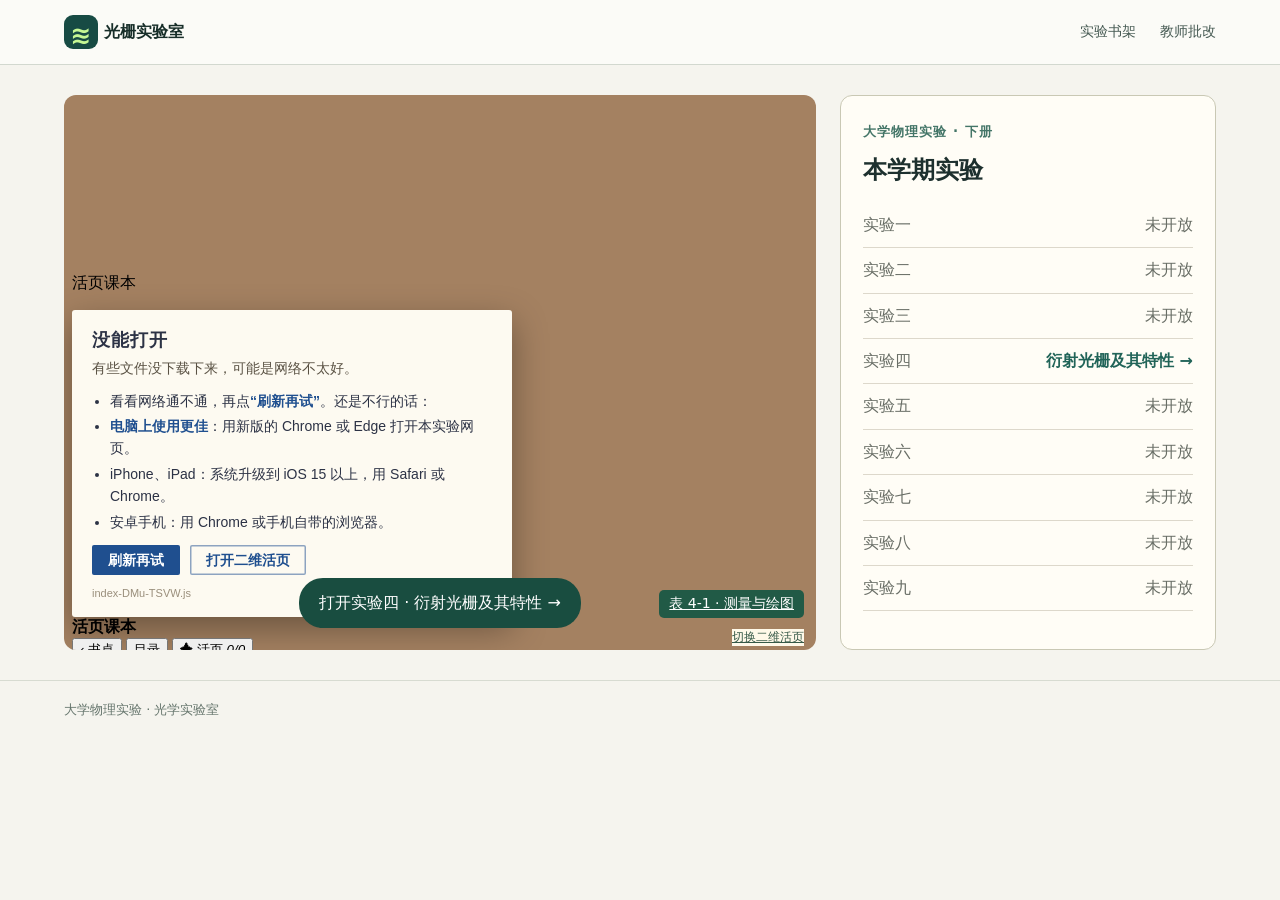
==== commit 28086d7a: "Accept equivalent diffraction angle observations" ====
--- a/index.html
+++ b/index.html
@@ -28,7 +28,7 @@
 <section><h2>数据处理一　独立算一组</h2><p>选择一行，分别求出两个游标的左右半夹角，取平均得到 φ，再求光栅常数 d。</p><label for="procedurePlan">测量方案与注意事项：用自己的话说明如何判断正入射、识别同色同级谱线，以及怎样减少受照刻线数观察黄双线。</label><textarea id="procedurePlan"></textarea><label for="work">记录一行计算过程，注明度、弧度与长度单位；本实验按教材要求求平均值，无需估算不确定度。</label><textarea id="work"></textarea><label>待核对行 <select id="pick"></select></label><label>φ / ° <input id="phi" type="number" step="any"></label><label>d / nm <input id="spacing" type="number" step="any"></label><button id="check">核对并绘图</button><output id="mathFeedback" aria-live="polite"></output><details><summary>需要计算提示</summary>左右读数跨零时取较小夹角。每个游标的夹角除以二，再将两者平均。d = |k|λ / sin φ，注意计算器的角度模式。</details></section>
 <section><h2>数据处理二　一级和二级色散曲线</h2><p>横轴为波长，纵轴为衍射角。比较同一级的两个点，可用 Δφ / Δλ 估计这一波段的平均角色散率。</p><div id="plot">完成一组独立计算后显示本次数据。</div><h3>光栅常数、角色散率与分辨本领</h3><p>以有效行求 d̄。对每一级黄双线，以 Δφ/Δλ 求实验斜率（角度转弧度），以该级两黄线的平均角和 d̄ 求 k/(d̄ cos φ)。L 从 mm 换算为 nm 后再除以 d̄。</p><div id="stats"></div><details><summary>怎样区分角色散率与分辨本领？</summary>角色散率描述谱线中心的角距离随波长变化的快慢。理想光栅的分辨本领 R = |k|N，其中 N 为实际受照刻线数。狭缝过宽会使谱线展宽，即使中心分开也可能难以辨认。</details></section>
 <section><h2>观察记录与分析</h2><label for="note">比较两个级次的黄双线。哪组读数支持你的判断？若观察到的线宽较大，你会如何调节狭缝并验证？</label><textarea id="note"></textarea></section></section><section id="report" hidden><div class="layout"><article class="card"><h2>导出实验报告</h2><fieldset id="thinking"><legend>教材思考题</legend></fieldset><label>分析与讨论<textarea id="analysis" placeholder="结合你的曲线，解释一级、二级光谱的差别，并写出一个误差来源。"></textarea></label><label>上传光路图或推导草稿<input type="file" id="figure" accept="image/jpeg,image/png,image/webp"></label><img id="figureView" hidden alt="学生上传的作品"><button id="submit">生成作业文件</button><p id="submitStatus" role="status"></p></article><aside class="card"><small>作业交接</small><h3>查看批注与订正</h3><p>草稿保存在当前浏览器。把生成的作业文件交给老师；收到批改文件后在此打开。需要订正时修改报告，再提交新版。</p><input id="receive" type="file" accept=".json"><p id="returned" role="status"></p></aside></div></section>
-<section id="teacher" hidden><div class="card"><small>教师工作台</small><h2>批改一份实验报告</h2><p>打开学生交来的作业文件，查看预习作答、原始读数和分析。批改文件可发回学生。</p><input id="incoming" type="file" accept=".json"><p id="teacherMessage" role="status"></p><div id="grading" hidden><h3 id="studentName"></h3><div id="evidence"></div><label>批注位置<select id="target"><option>预习作答</option><option>表 4-1 原始读数</option><option>光路图</option><option>数据处理</option><option>教材思考题</option><option>分析与讨论</option></select></label><label>给学生的批注<textarea id="comment"></textarea></label><label>成绩（0–100）<input id="score" type="number" min="0" max="100"></label><label>处理结果<select id="decision"><option>退回订正</option><option>通过</option></select></label><button id="grade">导出批改文件</button></div></div></section><div class="card" id="advance" hidden><p id="verdict" role="status"></p><button id="evaluate">提交校验</button> <button id="continue">下一环节 →</button></div></main><footer>大学物理实验 · 光学实验室</footer><dialog id="login"><form><h2>进入光栅实验室</h2><label>姓名<input name="student" required maxlength="50"></label><label>学号<input name="number" required maxlength="50"></label><label>课堂密码<input name="password" type="password" required></label><p role="status"></p><button>进入实验</button> <button type="button" id="cancelLogin">返回书架</button></form></dialog><script src="course-config.js"></script><script src="dial.js"></script><script src="classroom.js"></script><script src="grating-data.js"></script><script src="reports.js"></script><script src="preparation.js"></script><script src="validation.js"></script><script src="measurement.js"></script><script src="workbook.js"></script><script src="journey.js"></script></body></html>
+<section id="teacher" hidden><div class="card"><small>教师工作台</small><h2>批改一份实验报告</h2><p>打开学生交来的作业文件，查看预习作答、原始读数和分析。批改文件可发回学生。</p><input id="incoming" type="file" accept=".json"><p id="teacherMessage" role="status"></p><div id="grading" hidden><h3 id="studentName"></h3><div id="evidence"></div><label>批注位置<select id="target"><option>预习作答</option><option>表 4-1 原始读数</option><option>光路图</option><option>数据处理</option><option>教材思考题</option><option>分析与讨论</option></select></label><label>给学生的批注<textarea id="comment"></textarea></label><label>成绩（0–100）<input id="score" type="number" min="0" max="100"></label><label>处理结果<select id="decision"><option>退回订正</option><option>通过</option></select></label><button id="grade">导出批改文件</button></div></div></section><div class="card" id="advance" hidden><p id="verdict" role="status"></p><button id="evaluate">提交校验</button> <button id="continue">下一环节 →</button></div></main><footer>大学物理实验 · 光学实验室</footer><dialog id="login"><form><h2>进入光栅实验室</h2><label>姓名<input name="student" required maxlength="50"></label><label>学号<input name="number" required maxlength="50"></label><label>课堂密码<input name="password" type="password" required></label><p role="status"></p><button>进入实验</button> <button type="button" id="cancelLogin">返回书架</button></form></dialog><script src="course-config.js"></script><script src="dial.js"></script><script src="classroom.js"></script><script src="grating-data.js"></script><script src="reports.js"></script><script src="preparation.js"></script><script src="validation.js?v=2"></script><script src="measurement.js"></script><script src="workbook.js"></script><script src="journey.js"></script></body></html>
 
 
 
